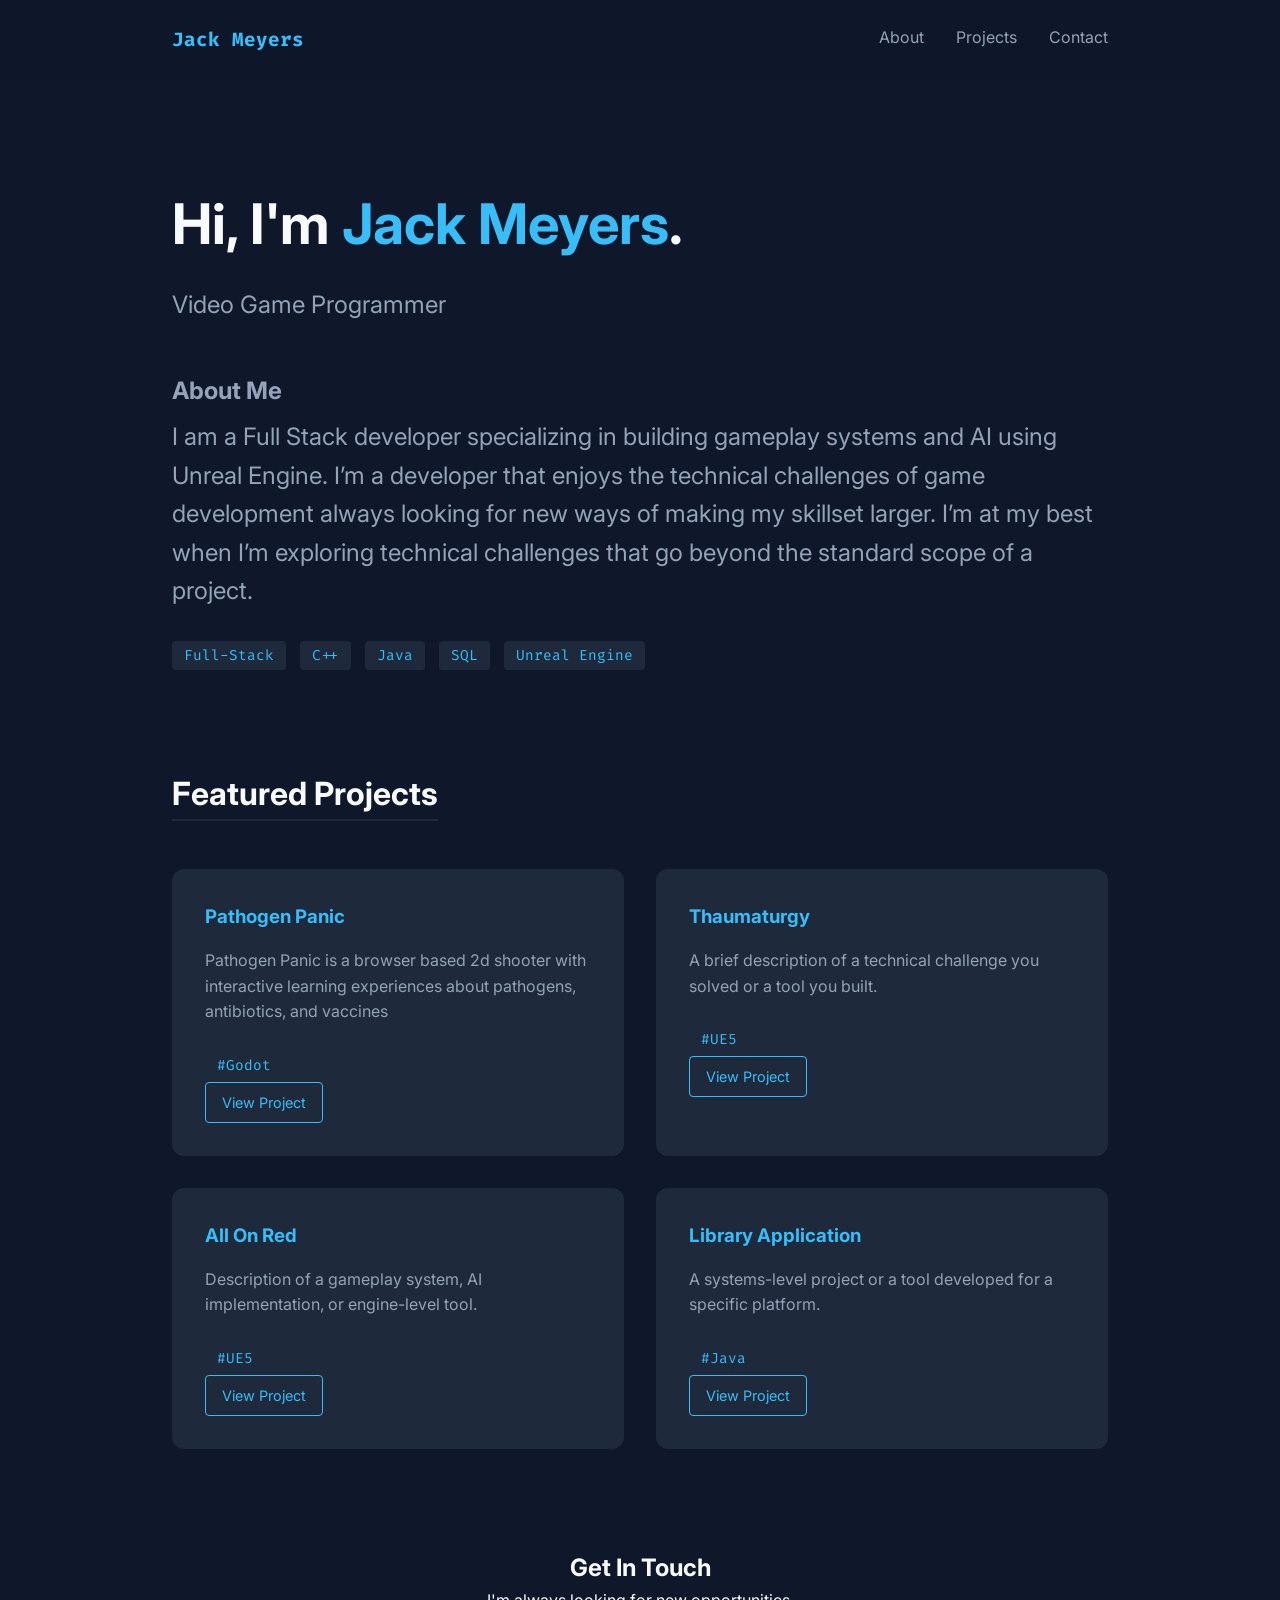
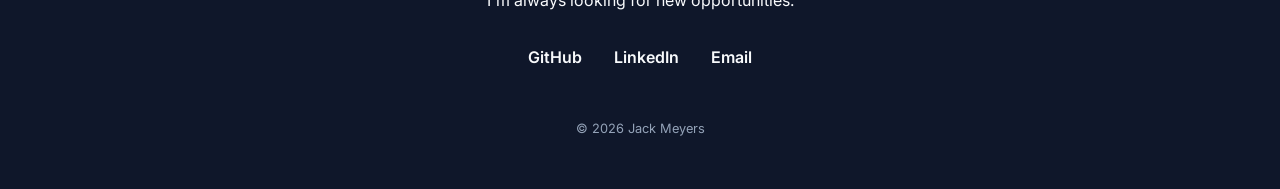
==== index.html @ 4ed9b9b6 "Add files via upload" ====
<!DOCTYPE html>
<html lang="en">

<head>
    <meta charset="UTF-8">
    <meta name="viewport" content="width=device-width, initial-scale=1.0">
    <title>Portfolio | Jack Meyers</title>
    <link rel="stylesheet" href="style.css">
    <link href="https://fonts.googleapis.com/css2?family=Inter:wght@300;400;600&family=Fira+Code:wght@400&display=swap"
        rel="stylesheet">
</head>

<body>

    <nav>
        <div class="container">

            <div class="logo">Jack Meyers</div>
            <ul class="nav-links">
                <li><a href="#about">About</a></li>
                <li><a href="#projects">Projects</a></li>
                <li><a href="#contact">Contact</a></li>
            </ul>
        </div>
    </nav>

    <header class="hero">
        <div class="container">
            <h1 id="about">Hi, I'm <span class="highlight">Jack Meyers</span>.</h1>
            <p class="subtitle"> Video Game Programmer</p>
            <h2  class="aboutMe">About Me</h2>
            <p class="subtitle"> I am a Full Stack developer specializing in building gameplay
systems and AI using Unreal Engine. I’m a developer that enjoys the technical challenges of game development always
looking for new ways of making my skillset larger. I’m at my
best when I’m exploring technical challenges that go beyond
the standard scope of a project.</p>
            <div class="hero-tags">
                <span>Full-Stack</span>
                <span>C++</span>
                <span>Java</span>
                <span>SQL</span>
                <span>Unreal Engine</span>


            </div>
        </div>
    </header>

    <section id="projects" class="container">
        <h2 class="section-title">Featured Projects</h2>
        <div class="project-grid">
            <div class="project-card">
                <div class="project-info">
                    <h3>Pathogen Panic</h3>
                    <p>Pathogen Panic is a browser based 2d shooter with interactive learning experiences about pathogens, antibiotics, and vaccines<p>
                    <div class="tags">#Godot</div>
                    <a href="Project-Pathogen-Survivors.html" class="btn-small">View Project</a>
                </div>
            </div>
            <div class="project-card">
                <div class="project-info">
                    <h3>Thaumaturgy</h3>
                    <p>A brief description of a technical challenge you solved or a tool you built.</p>
                    <div class="tags">#UE5</div>
                    <a href="underConstruction.html" class="btn-small">View Project</a>
                </div>
            </div>
            <div class="project-card">
                <div class="project-info">
                    <h3>All On Red</h3>
                    <p>Description of a gameplay system, AI implementation, or engine-level tool.</p>
                    <div class="tags">#UE5</div>
                    <a href="underConstruction.html" class="btn-small">View Project</a>
                </div>
            </div>
            <div class="project-card">
                <div class="project-info">
                    <h3>Library Application</h3>
                    <p>A systems-level project or a tool developed for a specific platform.</p>
                    <div class="tags">#Java</div>
                    <a href="underConstruction.html" class="btn-small">View Project</a>
                </div>
            </div>
        </div>
    </section>

    <footer id="contact">
        <div class="container">
            <h2>Get In Touch</h2>
            <p>I'm always looking for new opportunities.</p>
            <div class="social-links">
                <a href="https://github.com/JackMeyers04">GitHub</a>
                <a href="https://www.linkedin.com/in/jack-meyers04/">LinkedIn</a>
                <a href="mailto:jmeyers6706@gmail.com">Email</a>
            </div>
            <p class="copyright">&copy; 2026 Jack Meyers</p>
        </div>
    </footer>

</body>

</html>
---- style.css ----
:root {
    --bg-color: #0f172a;
    --card-bg: #1e293b;
    --text-primary: #f8fafc;
    --text-secondary: #94a3b8;
    --accent: #38bdf8;
    --accent-hover: #7dd3fc;
}

* {
    margin: 0;
    padding: 0;
    box-sizing: border-box;
}

html {
    scroll-behavior: smooth;
    scroll-padding-top: 80px;
}

body {
    background-color: var(--bg-color);
    color: var(--text-primary);
    font-family: 'Inter', sans-serif;
    line-height: 1.6;
}

.container {
    max-width: 1000px;
    margin: 0 auto;
    padding: 0 2rem;
}

/* Navigation */
nav {
    height: 80px;
    display: flex;
    align-items: center;
    background: rgba(15, 23, 42, 0.9);
    backdrop-filter: blur(10px);
    position: sticky;
    top: 0;
    z-index: 100;
}

nav .container {
    display: flex;
    justify-content: space-between;
    width: 100%;
}

.logo {
    font-family: 'Fira Code', monospace;
    font-weight: bold;
    color: var(--accent);
    font-size: 1.2rem;
}

.nav-links {
    list-style: none;
    display: flex;
    gap: 2rem;
}

.nav-links a {
    text-decoration: none;
    color: var(--text-secondary);
    transition: color 0.3s;
}

.nav-links a:hover {
    color: var(--accent);
}

/* Hero Section */
.hero {
    padding: 100px 0;
}

.hero h1 {
    font-size: 3.5rem;
    margin-bottom: 1rem;
}

.highlight {
    color: var(--accent);
}

.subtitle {
    font-size: 1.5rem;
    color: var(--text-secondary);
    margin-bottom: 2rem;
}

.aboutMe {
    font-size: 1.5rem;
    color: var(--text-secondary);

    margin-top: 3rem;
    margin-bottom: .5rem;
}

.hero-tags span {
    font-family: 'Fira Code', monospace;
    background: var(--card-bg);
    padding: 5px 12px;
    border-radius: 4px;
    margin-right: 10px;
    font-size: 0.9rem;
    color: var(--accent);
}


/* Projects Grid */
.section-title {
    margin-bottom: 3rem;
    font-size: 2rem;
    border-bottom: 2px solid var(--card-bg);
    display: inline-block;
}

.project-grid {
    display: grid;
    grid-template-columns: repeat(auto-fit, minmax(300px, 1fr));
    gap: 2rem;
}

.project-card {
    background: var(--card-bg);
    border-radius: 12px;
    padding: 2rem;
    transition: transform 0.3s, box-shadow 0.3s;
    border: 1px solid transparent;
}

.project-card:hover {
    transform: translateY(-5px);
    border-color: var(--accent);
}

.project-card h3 {
    margin-bottom: 1rem;
    color: var(--accent);
}

.project-card p {
    color: var(--text-secondary);
    margin-bottom: 1.5rem;
}

.tags {
    font-family: 'Fira Code', monospace;
    background: var(--card-bg);
    padding: 5px 12px;
    border-radius: 4px;
    margin-right: 10px;
    font-size: 0.9rem;
    color: var(--accent);
}


.btn-small {
    display: inline-block;
    padding: 8px 16px;
    border: 1px solid var(--accent);
    color: var(--accent);
    text-decoration: none;
    border-radius: 4px;
    font-size: 0.9rem;
    transition: 0.3s;
}

.btn-small:hover {
    background: var(--accent);
    color: var(--bg-color);
}

/* Footer */
footer {
    padding: 100px 0 50px;
    text-align: center;
}

.social-links {
    margin: 2rem 0;
    display: flex;
    justify-content: center;
    gap: 2rem;
}

.social-links a {
    color: var(--text-primary);
    text-decoration: none;
    font-weight: 600;
}

.copyright {
    color: var(--text-secondary);
    font-size: 0.8rem;
    margin-top: 3rem;
}

/* Mobile Responsiveness */
@media (max-width: 768px) {
    .hero h1 {
        font-size: 2.5rem;
    }

    .nav-links {
        display: none;
    }

    /* Could be replaced with a hamburger menu */
}


/*----------------------------------Project Detail--------------------------------------------------*/
.project-page .container {
    max-width: 900px;
}

.project-header {
    padding: 60px 0 30px;
}

.project-title-row {
    display: flex;
    align-items: center;
    justify-content: space-between;
    gap: 2rem;
}

.project-title-row h1 {
    margin: 0;
}

.project-links {
    display: flex;
    flex-wrap: wrap;
    justify-content: flex-end;
    gap: 1rem;
}

.project-links:empty {
    display: none;
}

.breadcrumb {
    color: var(--accent);
    font-family: 'Fira Code', monospace;
    font-size: 0.9rem;
    margin-bottom: 10px;
}

.project-meta {
    display: flex;
    gap: 2rem;
    margin-top: 1.5rem;
    color: var(--text-secondary);
    font-size: 0.9rem;
    border-top: 1px solid var(--card-bg);
    padding-top: 1rem;
}

.project-hero-image {
    width: 100%;
    margin-bottom: 3rem;
}

.image-placeholder {
    width: 100%;
    aspect-ratio: 16 / 9;
    background: var(--card-bg);
    border-radius: 12px;
    display: flex;
    align-items: center;
    justify-content: center;
    color: var(--text-secondary);
    border: 1px dashed var(--text-secondary);
}

.project-content {
    margin-bottom: 5rem;
}

.sidebar-link {
    display: inline-block;
    color: var(--accent);
    text-decoration: none;
    font-size: 0.9rem;
}

.sidebar-link:hover {
    text-decoration: underline;
}


.project-description h2 {
    margin: 2rem 0 1rem;
    font-size: 1.5rem;
    text-align: center;
}

.project-description p {
    max-width: 700px;
    margin: 0 auto 1.5rem;
    text-align: center;
    color: var(--text-secondary);
}

.project-description ul {
    padding-left: 2rem;
    
    margin-left: 50px;
    margin-right: 50px;
}

.project-description ul ul {
    margin-top: 0.9rem;
}

.key-features{
    padding-top: 30px;
}

/* Technical Detail Styles */
.code-block {
    background: #000;
    border-radius: 8px;
    margin: 2rem 0;
    overflow: hidden;
    border: 1px solid var(--card-bg);
}

.code-header {
    background: var(--card-bg);
    padding: 8px 15px;
    font-family: 'Fira Code', monospace;
    font-size: 0.8rem;
    color: var(--text-secondary);
}

pre {
    padding: 20px;
    overflow-x: auto;
}

code {
    font-family: 'Fira Code', monospace;
    font-size: 0.9rem;
    color: #e2e8f0;
}

/* Mobile adjustments */
@media (max-width: 768px) {
    .project-title-row {
        align-items: flex-start;
        flex-direction: column;
        gap: 1rem;
    }

    .project-links {
        justify-content: flex-start;
    }
}

/*------------------------image container--------------------------------------*/
.image-container {
    height: 600px;
    /* Limits the viewable area */
    overflow-y: scroll;
    /* Enables vertical scrolling */
    border: 1px solid #ccc;
}

.photo-container {
    display: grid;
    grid-template-columns: repeat(2, 1fr);
    /* 3 columns */
    gap: 10px;
    padding: 10px;
}

.photo-container img {
    width: 100%;
    height: auto;
    object-fit: cover;
    cursor: zoom-in;
    transition: transform 0.2s ease;
}

.photo-container img:hover {
    transform: scale(1.02);
}

.lightbox {
    position: fixed;
    inset: 0;
    z-index: 200;
    display: flex;
    align-items: center;
    justify-content: center;
    padding: 2rem;
    background: rgba(15, 23, 42, 0.92);
    cursor: zoom-out;
}

.lightbox[hidden] {
    display: none;
}

.lightbox img {
    max-width: 100%;
    max-height: 100%;
    object-fit: contain;
    box-shadow: 0 20px 60px rgba(0, 0, 0, 0.5);
}
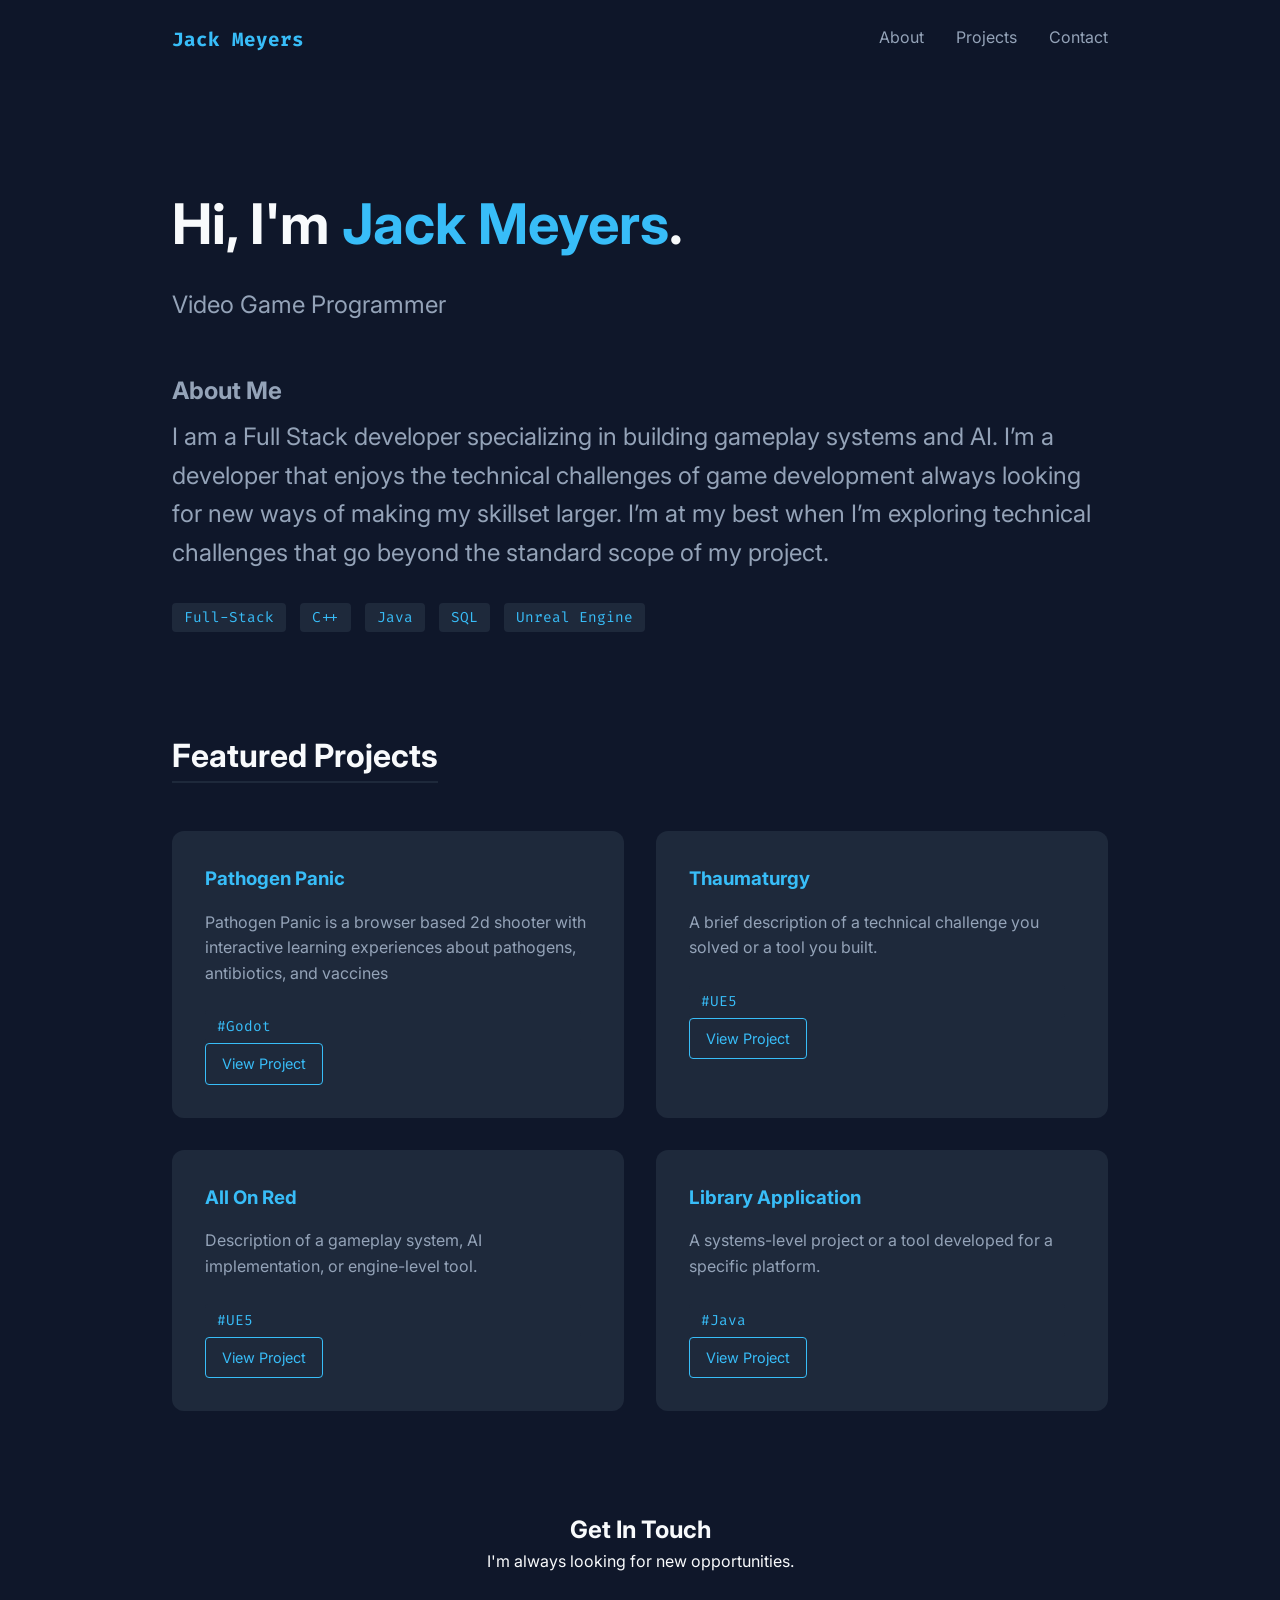
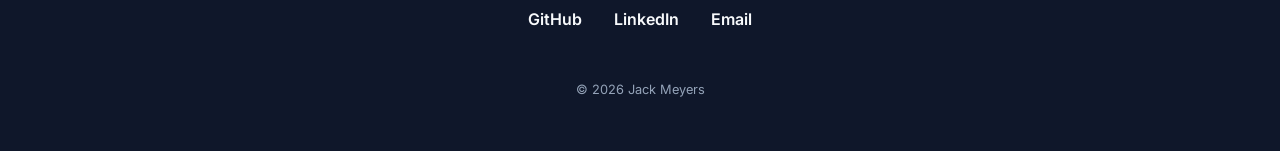
==== commit 0b6b550b: "Revise index.html for portfolio layout and content Updated the HTML structure and content for the po" ====
--- a/index.html
+++ b/index.html
@@ -30,10 +30,10 @@
             <p class="subtitle"> Video Game Programmer</p>
             <h2  class="aboutMe">About Me</h2>
             <p class="subtitle"> I am a Full Stack developer specializing in building gameplay
-systems and AI using Unreal Engine. I’m a developer that enjoys the technical challenges of game development always
+systems and AI. I’m a developer that enjoys the technical challenges of game development always
 looking for new ways of making my skillset larger. I’m at my
 best when I’m exploring technical challenges that go beyond
-the standard scope of a project.</p>
+the standard scope of my project.</p>
             <div class="hero-tags">
                 <span>Full-Stack</span>
                 <span>C++</span>
@@ -99,4 +99,4 @@
 
 </body>
 
-</html>+</html>
